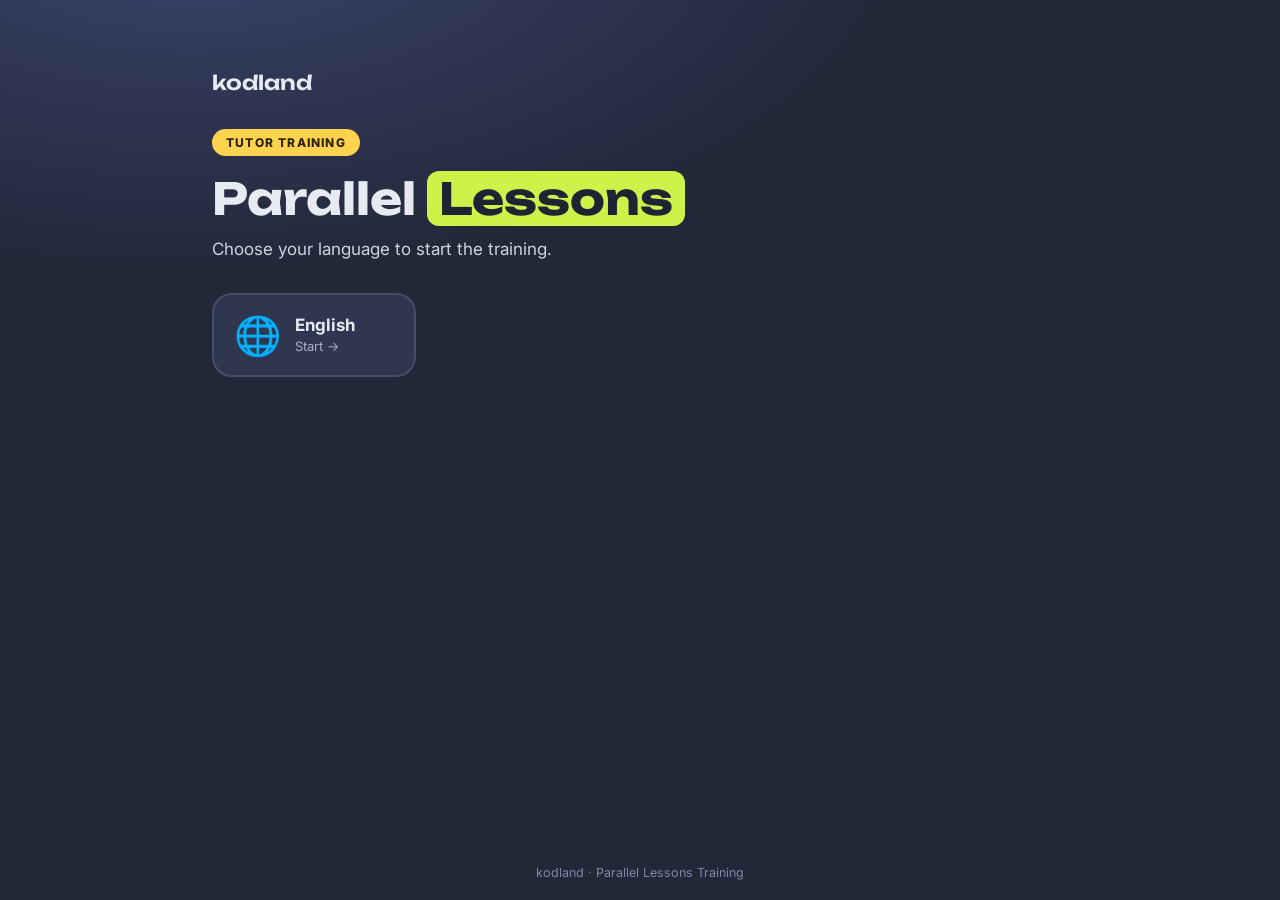
==== index.html @ 61c5be90 "Add files via upload" ====
<!doctype html>
<html lang="en">
<head>
<meta charset="utf-8">
<meta name="viewport" content="width=device-width, initial-scale=1">
<title>Parallel Lessons Training</title>
<link rel="preconnect" href="https://fonts.googleapis.com">
<link rel="preconnect" href="https://fonts.gstatic.com" crossorigin>
<link href="https://fonts.googleapis.com/css2?family=Inter:wght@400;500;600;700;800&family=Unbounded:wght@600;700;800&display=swap" rel="stylesheet">
<style>
  :root{--bg:#232839;--panel:#2f3650;--line:#454d6b;--txt:#e8eaf1;--muted:#a9aec1;--lime:#cdf24a;--yellow:#ffd34d;--ink:#1f2433}
  *{box-sizing:border-box}
  body{margin:0;min-height:100vh;color:var(--txt);font-family:Inter,system-ui,sans-serif;background:radial-gradient(1200px 600px at 15% -10%,#3b4570 0%,var(--bg) 60%) fixed,var(--bg);display:flex;flex-direction:column}
  main{max-width:900px;width:100%;margin:0 auto;padding:70px 22px 40px;flex:1}
  .logo{font-family:Unbounded,sans-serif;font-weight:600;font-size:20px}
  .kicker{display:inline-block;margin-top:34px;background:var(--yellow);color:#2a2410;font-weight:800;font-size:12px;letter-spacing:.1em;text-transform:uppercase;border-radius:999px;padding:6px 14px}
  h1{font-family:Unbounded,sans-serif;font-size:44px;line-height:1.12;margin:18px 0 12px}
  h1 span{background:var(--lime);color:var(--ink);padding:0 12px;border-radius:12px}
  p.lead{font-size:17px;line-height:1.65;color:#cfd3e2;max-width:680px;margin:0 0 30px}
  .langs{display:grid;grid-template-columns:repeat(auto-fill,minmax(200px,1fr));gap:14px}
  .lang{display:flex;align-items:center;gap:14px;border-radius:20px;padding:20px;background:var(--panel);border:2px solid var(--line);color:var(--txt);text-decoration:none;transition:transform .2s,border-color .2s}
  .lang:hover{transform:translateY(-4px);border-color:var(--lime)}
  .lang .f{font-size:38px;line-height:1}
  .lang b{display:block;font-size:17px}
  .lang small{color:var(--muted);font-size:13px}
  footer{text-align:center;color:#7f87a8;font-size:12.5px;padding:20px}
  @media (max-width:600px){h1{font-size:32px}}
</style>
</head>
<body>
<main>
  <span class="logo">kodland</span><br>
  <span class="kicker">Tutor training</span>
  <h1>Parallel <span>Lessons</span></h1>
  <p class="lead">Choose your language to start the training.</p>
  <div class="langs" id="langs"></div>
</main>
<footer>kodland · Parallel Lessons Training</footer>

<script src="content/languages.js"></script>
<script>
  // One card per language listed in content/languages.js
  (window.PL_LANGUAGES || []).forEach(function(l){
    var a = document.createElement('a');
    a.className = 'lang';
    a.href = 'PL_Training.html?lang=' + encodeURIComponent(l.code);
    a.innerHTML = '<span class="f">' + l.flag + '</span><span><b>' + l.name + '</b><small>Start →</small></span>';
    document.getElementById('langs').appendChild(a);
  });
</script>
</body>
</html>
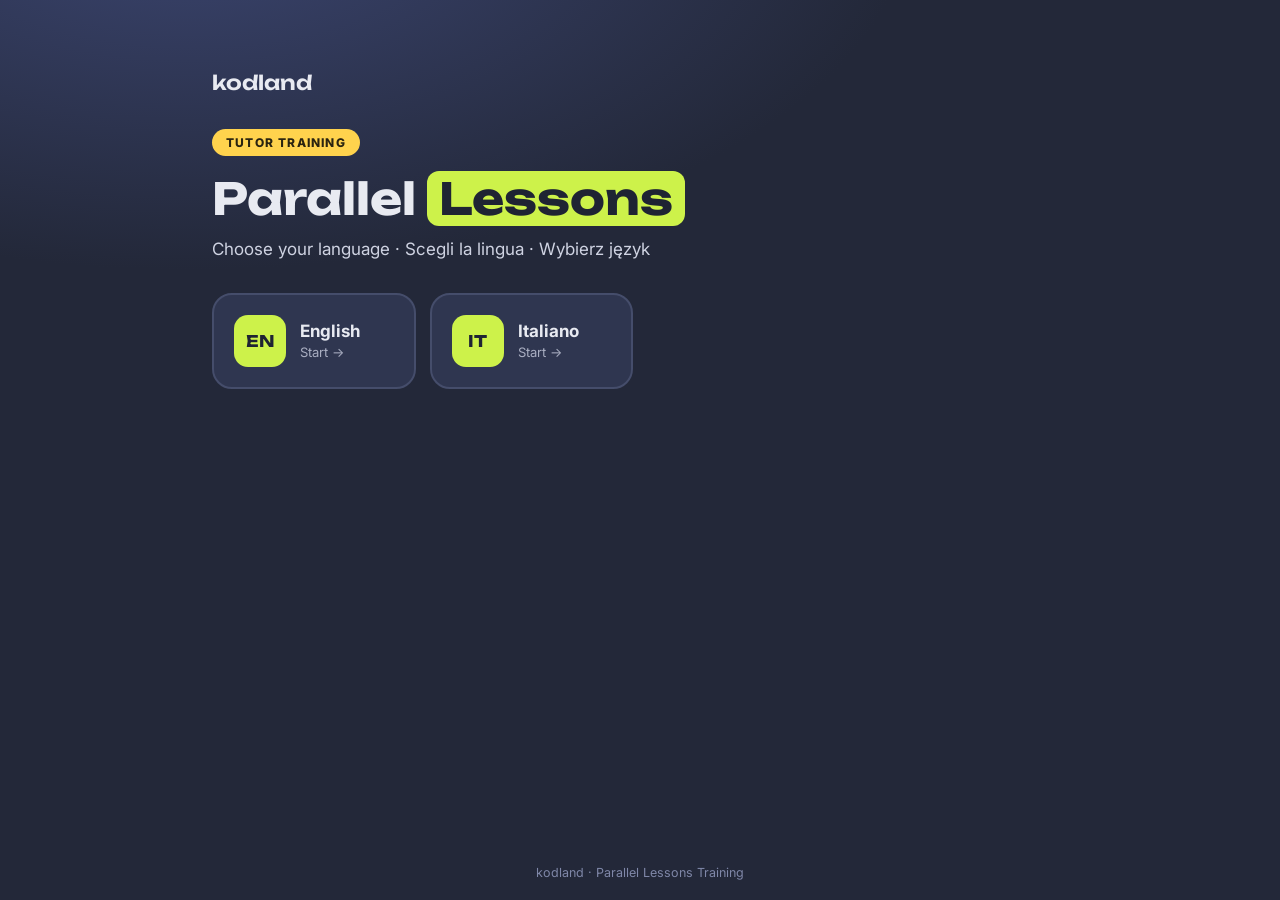
==== commit 30c3cf47: "Add files via upload" ====
--- a/index.html
+++ b/index.html
@@ -20,7 +20,7 @@
   .langs{display:grid;grid-template-columns:repeat(auto-fill,minmax(200px,1fr));gap:14px}
   .lang{display:flex;align-items:center;gap:14px;border-radius:20px;padding:20px;background:var(--panel);border:2px solid var(--line);color:var(--txt);text-decoration:none;transition:transform .2s,border-color .2s}
   .lang:hover{transform:translateY(-4px);border-color:var(--lime)}
-  .lang .f{font-size:38px;line-height:1}
+  .lang .f{flex:0 0 52px;height:52px;border-radius:14px;background:var(--lime);color:var(--ink);display:grid;place-items:center;font-family:Unbounded,sans-serif;font-weight:700;font-size:16px}
   .lang b{display:block;font-size:17px}
   .lang small{color:var(--muted);font-size:13px}
   footer{text-align:center;color:#7f87a8;font-size:12.5px;padding:20px}
@@ -32,7 +32,7 @@
   <span class="logo">kodland</span><br>
   <span class="kicker">Tutor training</span>
   <h1>Parallel <span>Lessons</span></h1>
-  <p class="lead">Choose your language to start the training.</p>
+  <p class="lead">Choose your language · Scegli la lingua · Wybierz język</p>
   <div class="langs" id="langs"></div>
 </main>
 <footer>kodland · Parallel Lessons Training</footer>
@@ -44,7 +44,8 @@
     var a = document.createElement('a');
     a.className = 'lang';
     a.href = 'PL_Training.html?lang=' + encodeURIComponent(l.code);
-    a.innerHTML = '<span class="f">' + l.flag + '</span><span><b>' + l.name + '</b><small>Start →</small></span>';
+    // Language code badge (flag emojis show as plain letters on Windows)
+    a.innerHTML = '<span class="f">' + l.code.toUpperCase() + '</span><span><b>' + l.name + '</b><small>Start →</small></span>';
     document.getElementById('langs').appendChild(a);
   });
 </script>
